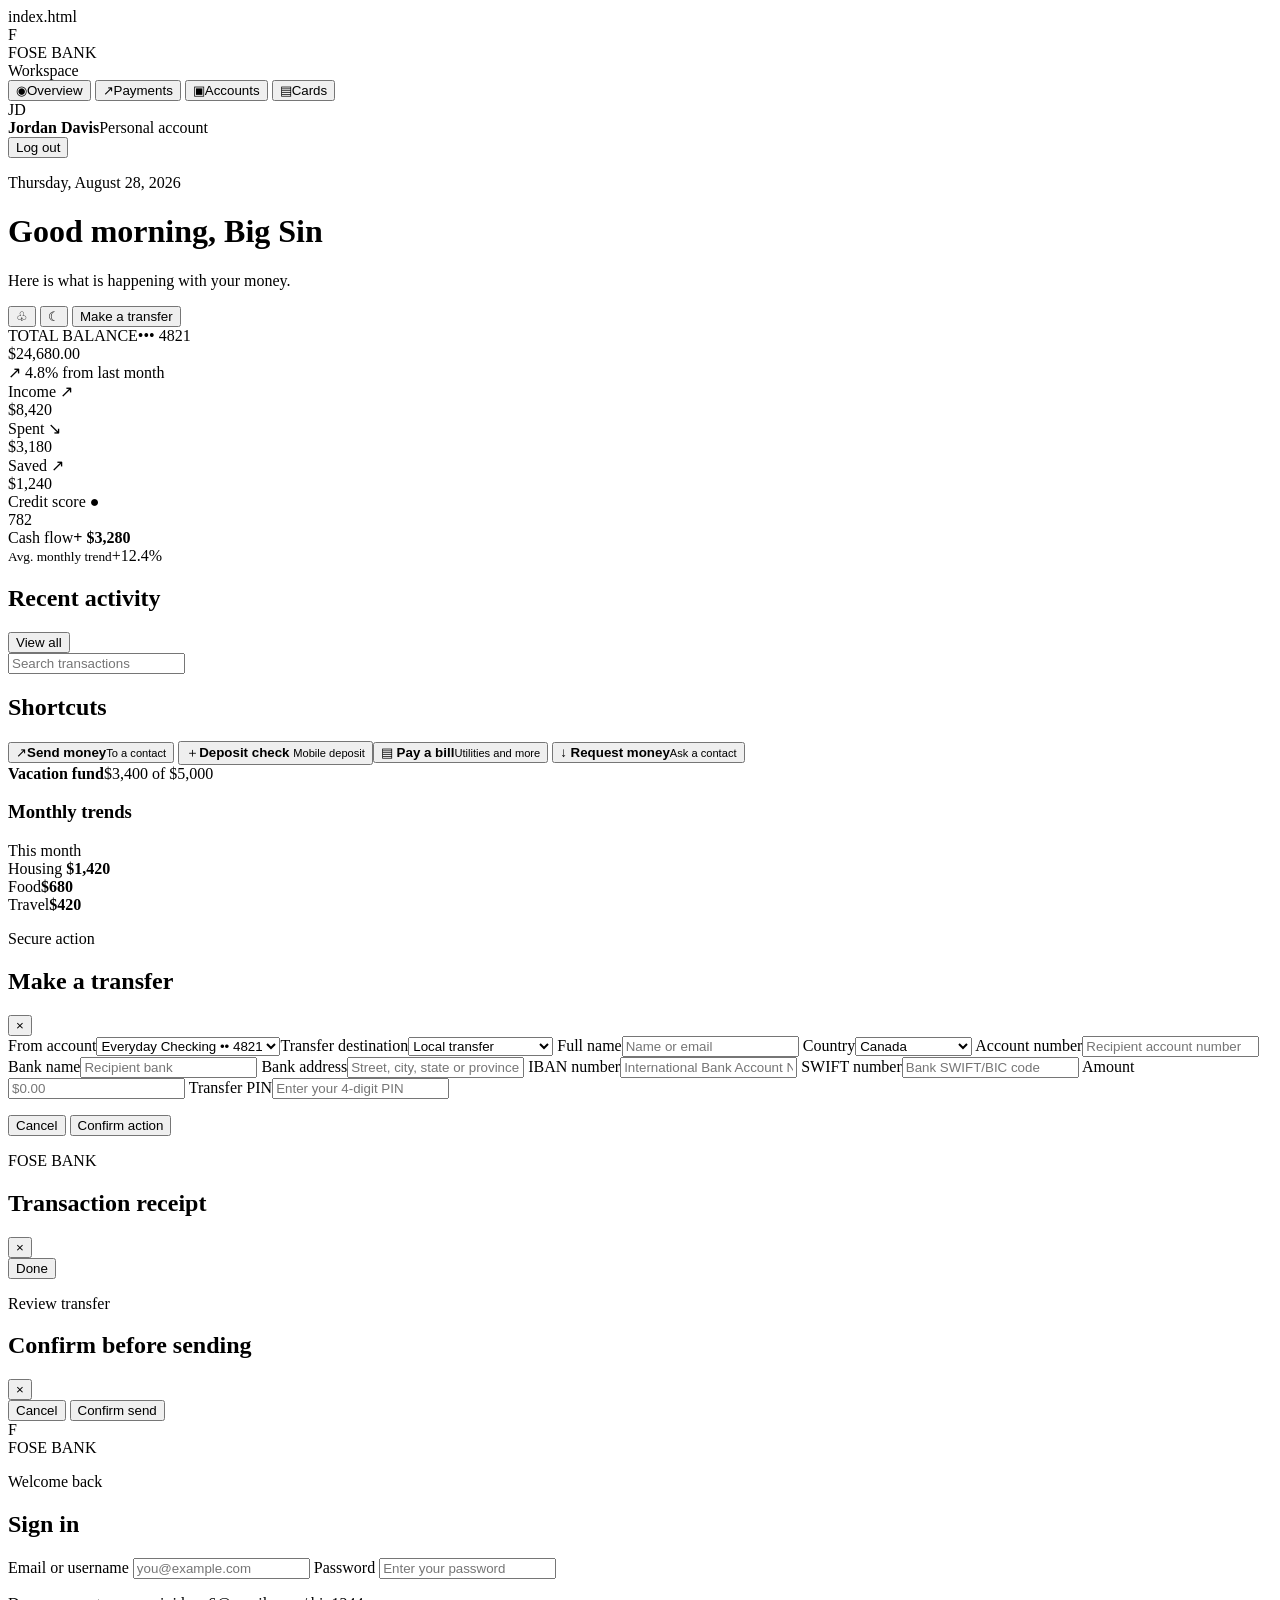
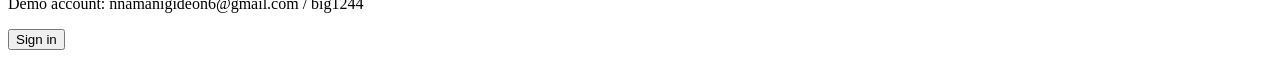
==== index.html @ b683c94a "Add initial HTML structure for Northstar Bank" ====
index.html

<!doctype html>
<html lang="en">
<head>
  <meta charset="utf-8">
  <meta name="viewport" content="width=device-width, initial-scale=1">
  <title>Northstar Bank</title>
  <link rel="preconnect" href="https://fonts.googleapis.com">
  <link rel="preconnect" href="https://fonts.gstatic.com" crossorigin>
  <link href="https://fonts.googleapis.com/css2?family=DM+Sans:wght@400;500;600;700&family=Space+Grotesk:wght@500;600;700&display=swap" rel="stylesheet">
  <link rel="stylesheet" href="style.css">
</head>
<body>

  <!-- Main authenticated banking workspace. -->
  <div class="app-shell">
    <!-- Sidebar contains branding, navigation, profile, and logout. -->
    <aside>
      <div class="brand"><div class="brand-mark">F</div> FOSE BANK</div>
      <div class="nav-label">Workspace</div>
      <nav>
        <button class="nav-link active" data-view="overview"><span class="icon">◉</span>Overview</button>
        <button class="nav-link" data-view="payments"><span class="icon">↗</span>Payments</button>
        <button class="nav-link" data-view="accounts"><span class="icon">▣</span>Accounts</button>
        <button class="nav-link" data-view="cards"><span class="icon">▤</span>Cards</button>
      </nav>
      <div class="aside-bottom"><div class="profile"><div class="avatar">JD</div>
      <div><strong>Jordan Davis</strong><span>Personal account</span></div></div>
      <button class="logout-btn" id="logout-btn" type="button">Log out</button></div>
    </aside>



    <!-- Main dashboard content and account overview. -->
    <main>
      <!-- Header actions include notifications, theme switching, and transfers. -->
      <header class="topbar">
      <div><p class="eyebrow" id="page-kicker">Thursday, August 28, 2026</p>
      <h1 id="page-title">Good morning, Big Sin</h1><p class="subtle">Here is what is happening with your money.</p></div>
      <div class="top-actions"><button class="icon-btn" title="Notifications">♧</button>
      <button class="icon-btn theme-toggle" id="theme-toggle" title="Toggle dark mode" aria-label="Toggle dark mode">☾</button>
      <button class="primary-btn" id="open-transfer">Make a transfer</button></div></header>
      <!-- Summary cards show balance, account metrics, and cash flow. -->
      <section class="dashboard-grid">
        <div class="balance-card">
        <div class="card-top"><span>TOTAL BALANCE</span><span>••• 4821</span></div>
        <div class="balance" id="total-balance">$24,680.00</div><div class="balance-meta"><span class="positive">↗ 4.8%</span>
        <span>from last month</span></div></div>
        <div class="mini-stats"><div class="stat">
        <div class="stat-label">Income <span class="positive">↗</span></div>
        <div class="stat-value">$8,420</div></div><div class="stat">
        <div class="stat-label">Spent <span style="color:var(--coral)">↘</span></div>
        <div class="stat-value">$3,180</div></div><div class="stat">
        <div class="stat-label">Saved <span style="color:var(--teal)">↗</span></div>
        <div class="stat-value">$1,240</div></div><div class="stat">
        <div class="stat-label">Credit score <span>●</span></div>
        <div class="stat-value">782</div></div></div>
        <div class="insight-card">
        <div class="insight-header"><span>Cash flow</span><strong>+ $3,280</strong></div>
        <div class="sparkline" aria-hidden="true"><span style="height:20%"></span>
        <span style="height:35%"></span><span style="height:42%"></span><span style="height:58%"></span>
        <span style="height:62%"></span><span style="height:78%"></span><span style="height:96%"></span></div>
        <div class="insight-footer"><small>Avg. monthly trend</small><span class="positive">+12.4%</span></div>
        </div>
      </section>




      <!-- Activity history and common banking shortcuts. -->

      <section class="content-grid">
        <div class="panel"><div class="panel-head"><h2>Recent activity</h2>
        <button id="all-activity">View all</button></div><div class="filter-row">
        <input id="search" type="search" placeholder="Search transactions"></div><div id="transactions">
        </div></div>
        <div class="panel"><div class="panel-head"><h2>Shortcuts</h2></div>
        <div class="quick-actions"><button class="quick" data-action="transfer">
        <span class="quick-icon">↗</span><strong>Send money</strong><small>To a contact</small></button>
        <button class="quick" data-action="deposit"><span class="quick-icon">＋</span><strong>Deposit check</strong>
        <small>Mobile deposit</small></button><button class="quick" data-action="pay"><span class="quick-icon">▤</span>
        <strong>Pay a bill</strong><small>Utilities and more</small></button>
        <button class="quick" data-action="request"><span class="quick-icon">↓</span>
        <strong>Request money</strong><small>Ask a contact</small></button></div>
        <div class="progress-row"><div class="progress-title">
        <strong>Vacation fund</strong><span>$3,400 of $5,000</span></div>
        <div class="progress"><i></i></div></div><div class="category-panel">
        <div class="panel-head compact"><h3>Monthly trends</h3>
        <span class="tag">This month</span></div><div class="category-list">
        <div class="category-item"><div class="category-row"><span>Housing</span>
        <strong>$1,420</strong></div><div class="meter"><i style="width: 78%">
        </i></div></div><div class="category-item">
        <div class="category-row"><span>Food</span><strong>$680</strong></div>
        <div class="meter"><i style="width: 48%"></i></div></div>
        <div class="category-item"><div class="category-row">
        <span>Travel</span><strong>$420</strong></div>
        <div class="meter"><i style="width: 36%"></i>
        </div>
      </div>
    </div>
  </div>
</div>

</section>
</main>
</div>



  <!-- Shared action modal for transfers, deposits, payments, and requests. -->


  <div class="modal-backdrop" id="modal-backdrop">
  <div class="modal"><div class="modal-head"><div>
  <p class="eyebrow">Secure action</p><h2 id="modal-title">Make a transfer</h2></div>
  <button id="close-modal" aria-label="Close">×</button></div>
  <form id="action-form"><label>From account<select id="from-account"><option>Everyday Checking •• 4821</option>
  <option>Savings •• 1098</option></select></label><label class="transfer-only">Transfer destination<select id="transfer-type">
  <option value="local">Local transfer</option><option value="international">International transfer</option></select></label>
  <label id="recipient-label">Full name<input id="recipient" required placeholder="Name or email"></label>
  <label class="international-field" id="country-field">Country<select id="country"><option value="Canada">Canada</option>
  <option value="United Kingdom">United Kingdom</option><option value="Australia">Australia</option>
  <option value="Germany">Germany</option><option value="Japan">Japan</option></select></label>
  <label class="local-field" id="account-number-field">Account number<input id="account-number" placeholder="Recipient account number"></label>
  <label class="local-field" id="bank-name-field">Bank name<input id="bank-name" placeholder="Recipient bank"></label>
  <label class="international-bank-field">Bank address<input id="bank-address" placeholder="Street, city, state or province"></label>
  <label class="international-bank-field">IBAN number<input id="iban" placeholder="International Bank Account Number"></label>
  <label class="international-bank-field">SWIFT number<input id="swift" placeholder="Bank SWIFT/BIC code"></label>
  <label>Amount<input id="amount" type="number" min="1" step="0.01" required placeholder="$0.00"></label>
  <label class="transfer-only">Transfer PIN<input id="transfer-pin" type="password" inputmode="numeric" maxlength="4" pattern="[0-9]{4}" placeholder="Enter your 4-digit PIN" autocomplete="off"></label>
  <p class="form-error" id="transfer-error" role="alert"></p>
  <div class="form-actions"><button type="button" class="ghost-btn" id="cancel-modal">Cancel</button>
  <button class="primary-btn" type="submit">Confirm action</button></div></form>
  </div>
</div>
  <!-- Receipt modal displays details for a selected transaction. -->


  <div class="modal-backdrop" id="receipt-backdrop"><div class="modal"><div class="modal-head">
  <div><p class="eyebrow">FOSE BANK</p><h2>Transaction receipt</h2></div><button id="close-receipt" aria-label="Close">×</button></div>
  <div id="receipt-content"></div><div class="form-actions">
  <button type="button" class="primary-btn" id="done-receipt">Done</button>
</div>
</div>
</div>


  <!-- Confirmation modal prevents accidental transfer submission. -->


  <div class="modal-backdrop" id="confirm-backdrop"><div class="modal"><div class="modal-head">
  <div><p class="eyebrow">Review transfer</p><h2>Confirm before sending</h2></div>
  <button id="close-confirm" aria-label="Close">×</button></div><div id="confirm-content"></div>
  <div class="form-actions"><button type="button" class="ghost-btn" id="cancel-confirm">Cancel</button>
  <button type="button" class="primary-btn" id="confirm-send">Confirm send</button></div></div></div>
  <div class="toast" id="toast"></div>
  


	<!-- Standalone authentication screen for the demo bank account. -->
	<main class="auth-page">
		<!-- Login card keeps the form focused and centered on every screen size. -->
		<section class="auth-card" aria-labelledby="login-title">
			<!-- Brand identity shared with the dashboard. -->
			<div class="auth-brand">
				<div class="brand-mark">F</div>
				<span>FOSE BANK</span>
			</div>

			<!-- Introductory heading for the sign-in form. -->
			<div class="auth-header">
				<p class="eyebrow">Welcome back</p>
				<h1 id="login-title">Sign in</h1>
			</div>

			<!-- JavaScript validates this form and redirects to the dashboard. -->
			<form id="login-form" class="login-form">
				<label for="login-email">Email or username
					<input id="login-email" name="email" type="text" autocomplete="username" placeholder="you@example.com" required>
				</label>

				<label for="login-password">Password
					<input id="login-password" name="password" type="password" autocomplete="current-password" placeholder="Enter your password" required>
				</label>

				<!-- Credentials are displayed because this is a front-end demo only. -->
				<p class="demo-credentials">Demo account: nnamanigideon6@gmail.com / big1244</p>

				<button type="submit" class="primary-btn login-submit">Sign in</button>
			</form>
		</section>
	</main>

	<!-- The shared script also contains page-aware dashboard and auth logic. -->
	<script src="script.js?v=2"></script>
</body>
</html>

  
  <!-- Shared dashboard behavior and state management. -->
  <script src="script.js?v=4"></script>
</body>
</html>
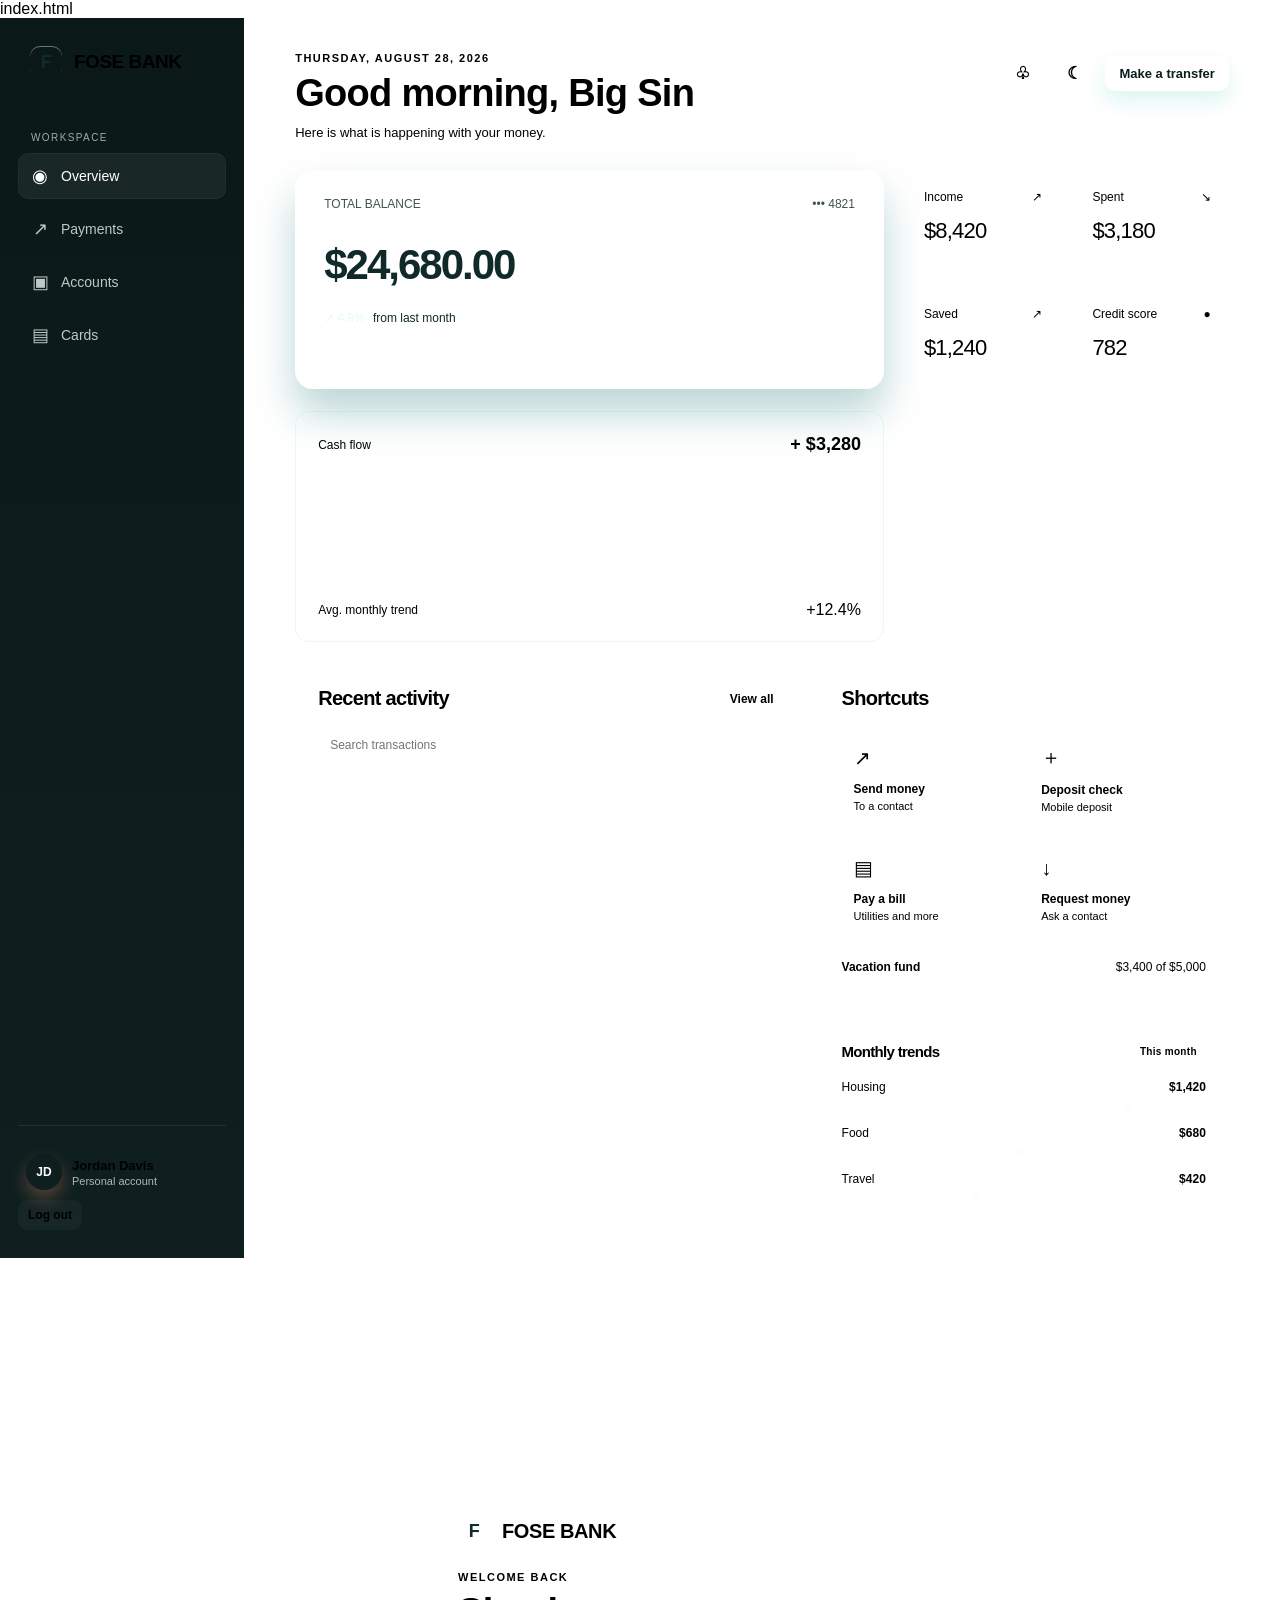
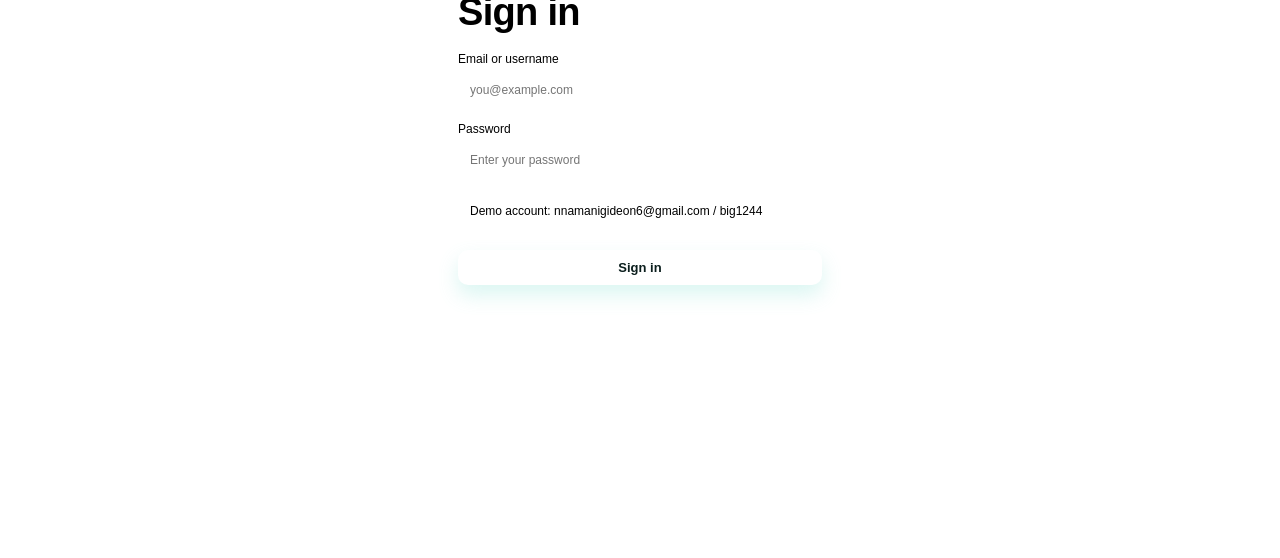
==== commit 8e38068d: "Change stylesheet link to 'style bank.css'" ====
--- a/index.html
+++ b/index.html
@@ -9,7 +9,7 @@
   <link rel="preconnect" href="https://fonts.googleapis.com">
   <link rel="preconnect" href="https://fonts.gstatic.com" crossorigin>
   <link href="https://fonts.googleapis.com/css2?family=DM+Sans:wght@400;500;600;700&family=Space+Grotesk:wght@500;600;700&display=swap" rel="stylesheet">
-  <link rel="stylesheet" href="style.css">
+  <link rel="stylesheet" href="style bank.css">
 </head>
 <body>
 
--- a/style bank.css
+++ b/style bank.css
@@ -0,0 +1,1115 @@
+style bank.css
+
+/* Global colors, spacing effects, and theme tokens. */
+:root {
+    --bg: #061312;
+    --bg-soft: #0b1717;
+    --bg-strong: #0f2020;
+    --panel: rgba(12, 27, 27, 0.92);
+    --panel-strong: rgba(15, 31, 31, 0.98);
+    --panel-alt: #0d1c1b;
+    --white: #f7fbfa;
+    --ink: #edf9f7;
+    --muted: #9bb7b0;
+    --line: rgba(143, 202, 193, 0.15);
+    --teal: #69d8ca;
+    --teal-strong: #4cccba;
+    --teal-deep: #0f4f4b;
+    --teal-soft: rgba(105, 216, 202, 0.12);
+    --mint: rgba(105, 216, 202, 0.14);
+    --coral: #ff9a7b;
+    --coral-soft: rgba(255, 154, 123, 0.12);
+    --yellow: #f6d06b;
+    --shadow: 0 24px 60px rgba(2, 9, 9, 0.45);
+    --shadow-soft: 0 14px 30px rgba(2, 9, 9, 0.24);
+    --success: #9be7c4;
+    --danger: #ffb29b;
+}
+
+/* Light theme overrides the default dark palette. */
+body[data-theme="light"] {
+    --bg: #eef5f3;
+    --bg-soft: #f7faf8;
+    --bg-strong: #edf3f0;
+    --panel: rgba(255, 255, 255, 0.9);
+    --panel-strong: #ffffff;
+    --panel-alt: #f2f7f5;
+    --white: #ffffff;
+    --ink: #142427;
+    --muted: #5f7072;
+    --line: rgba(22, 58, 58, 0.09);
+    --teal: #0d8d86;
+    --teal-strong: #0b716d;
+    --teal-deep: #0b4f4d;
+    --teal-soft: rgba(13, 141, 134, 0.09);
+    --mint: #dff7f1;
+    --coral: #eb7253;
+    --coral-soft: #fff1eb;
+    --yellow: #f0c75e;
+    --shadow: 0 18px 45px rgba(24, 53, 52, 0.08);
+    --shadow-soft: 0 12px 26px rgba(24, 53, 52, 0.06);
+    --success: #18a878;
+    --danger: #dc6d4a;
+}
+
+/* Consistent sizing and base document behavior. */
+* { box-sizing: border-box; }
+
+  html {
+    scroll-behavior: smooth;
+  }
+
+/* Shared page background and typography. */
+body {
+    margin: 0;
+    min-height: 100vh;
+    color: var(--ink);
+    background:
+      radial-gradient(circle at top left, rgba(105, 216, 202, 0.12), transparent 18%),
+      linear-gradient(180deg, var(--bg) 0%, var(--bg-soft) 100%);
+    font-family: 'DM Sans', sans-serif;
+    transition: background 0.25s ease, color 0.25s ease;
+}
+
+body[data-theme="light"] {
+    background:
+      radial-gradient(circle at top right, rgba(13, 141, 134, 0.09), transparent 22%),
+      linear-gradient(180deg, #edf5f3 0%, #e8f1ef 100%);
+}
+
+  button, input, select {
+    font: inherit;
+  }
+
+  button {
+    cursor: pointer;
+  }
+
+  /* Dashboard shell and sidebar layout. */
+  .app-shell {
+    display: grid;
+    grid-template-columns: 244px 1fr;
+    min-height: 100vh;
+  }
+
+  /* Navigation sidebar. */
+  aside {
+    display: flex;
+    flex-direction: column;
+    padding: 28px 18px;
+    background: linear-gradient(180deg, #0a1818 0%, #0f1f1f 100%);
+    border-right: 1px solid var(--line);
+    color: var(--white);
+  }
+
+  body[data-theme="light"] aside {
+    background: linear-gradient(180deg, #0c2d2e 0%, #0d3d3b 100%);
+  }
+
+  .brand {
+    display: flex;
+    align-items: center;
+    gap: 12px;
+    margin: 0 0 54px;
+    padding: 0 12px;
+    font-family: 'Space Grotesk', sans-serif;
+    font-size: 19px;
+    font-weight: 700;
+    letter-spacing: -0.5px;
+  }
+
+  .brand-mark {
+    display: grid;
+    place-items: center;
+    width: 32px;
+    height: 32px;
+    border-radius: 10px;
+    background: linear-gradient(135deg, var(--yellow), #ffef9e);
+    box-shadow: inset 0 1px 0 rgba(255, 255, 255, 0.4);
+    color: #122b2a;
+    font-size: 18px;
+  }
+
+  .nav-label {
+    margin: 0 0 10px;
+    padding: 0 13px;
+    color: rgba(228, 242, 240, 0.68);
+    font-size: 10px;
+    letter-spacing: 1.4px;
+    text-transform: uppercase;
+  }
+
+  nav {
+    display: grid;
+    gap: 7px;
+  }
+
+  .nav-link {
+    display: flex;
+    align-items: center;
+    gap: 12px;
+    width: 100%;
+    border: 0;
+    border-radius: 10px;
+    padding: 12px 13px;
+    background: transparent;
+    color: rgba(232, 245, 242, 0.8);
+    text-align: left;
+    font-size: 14px;
+    transition: all 0.2s ease;
+  }
+
+  .nav-link:hover,
+  .nav-link.active {
+    background: rgba(255, 255, 255, 0.06);
+    color: #ffffff;
+    box-shadow: inset 0 0 0 1px rgba(255,255,255,0.04);
+  }
+
+  .nav-link .icon {
+    width: 18px;
+    text-align: center;
+    font-size: 18px;
+  }
+
+  .aside-bottom {
+    margin-top: auto;
+    padding-top: 18px;
+    border-top: 1px solid rgba(255,255,255,0.08);
+  }
+
+  .profile {
+    display: flex;
+    align-items: center;
+    gap: 10px;
+    padding: 10px 8px;
+  }
+
+  .profile-row {
+    display: flex;
+    align-items: center;
+    justify-content: space-between;
+    gap: 10px;
+  }
+
+  .logout-btn {
+    border: 1px solid var(--line);
+    border-radius: 9px;
+    background: rgba(255, 255, 255, 0.03);
+    color: var(--ink);
+    padding: 8px 10px;
+    font-size: 12px;
+    font-weight: 600;
+    transition: background 0.2s ease, border-color 0.2s ease;
+  }
+
+  .logout-btn:hover {
+    background: rgba(255, 255, 255, 0.06);
+    border-color: rgba(255, 255, 255, 0.11);
+  }
+
+  .avatar {
+    display: grid;
+    place-items: center;
+    width: 36px;
+    height: 36px;
+    border-radius: 50%;
+    background: linear-gradient(135deg, var(--coral), #ffb79b);
+    color: white;
+    font-size: 12px;
+    font-weight: 700;
+    box-shadow: 0 8px 18px rgba(255, 154, 123, 0.3);
+  }
+
+  .profile strong {
+    display: block;
+    font-size: 13px;
+  }
+
+  .profile span {
+    display: block;
+    margin-top: 2px;
+    color: rgba(232, 245, 242, 0.72);
+    font-size: 11px;
+  }
+
+  /* Main content width and responsive page padding. */
+  main {
+    width: 100%;
+    max-width: 1500px;
+    margin: 0 auto;
+    padding: 34px clamp(22px, 4vw, 62px);
+  }
+
+  /* Dashboard heading and primary controls. */
+  .topbar {
+    display: flex;
+    justify-content: space-between;
+    align-items: flex-start;
+    gap: 18px;
+    margin-bottom: 30px;
+  }
+
+  .eyebrow {
+    margin: 0 0 8px;
+    color: var(--teal);
+    font-size: 11px;
+    font-weight: 700;
+    letter-spacing: 1.5px;
+    text-transform: uppercase;
+  }
+
+  h1, h2, h3 {
+    margin: 0;
+    font-family: 'Space Grotesk', sans-serif;
+    letter-spacing: -0.7px;
+  }
+
+  h1 {
+    font-size: clamp(28px, 3vw, 38px);
+  }
+
+  h2 {
+    font-size: 20px;
+  }
+
+  h3 {
+    font-size: 16px;
+  }
+
+  .subtle {
+    margin: 10px 0 0;
+    color: var(--muted);
+    font-size: 13px;
+  }
+
+  .top-actions {
+    display: flex;
+    align-items: center;
+    gap: 10px;
+  }
+
+  .icon-btn,
+  .primary-btn,
+  .ghost-btn {
+    border-radius: 10px;
+    border: 1px solid var(--line);
+    padding: 10px 14px;
+    background: var(--panel);
+    color: var(--ink);
+    font-size: 13px;
+    font-weight: 600;
+    transition: all 0.2s ease;
+  }
+
+  .icon-btn {
+    display: inline-grid;
+    place-items: center;
+    width: 42px;
+    height: 42px;
+    padding: 0;
+    font-size: 17px;
+    background: var(--panel-strong);
+    box-shadow: var(--shadow-soft);
+  }
+
+  .primary-btn {
+    border-color: transparent;
+    background: linear-gradient(135deg, var(--teal), var(--teal-strong));
+    color: #0b1e1d;
+    box-shadow: 0 10px 20px rgba(105, 216, 202, 0.24);
+  }
+
+  .primary-btn:hover {
+    transform: translateY(-1px);
+    box-shadow: 0 18px 28px rgba(105, 216, 202, 0.22);
+  }
+
+  .ghost-btn:hover,
+  .icon-btn:hover {
+    border-color: rgba(105, 216, 202, 0.4);
+    color: var(--teal);
+    transform: translateY(-1px);
+  }
+
+  /* Balance, statistics, and cash-flow summary layout. */
+  .dashboard-grid {
+    display: grid;
+    grid-template-columns: minmax(0, 1.55fr) minmax(280px, .85fr);
+    gap: 22px;
+  }
+
+  .balance-card {
+    position: relative;
+    overflow: hidden;
+    min-height: 219px;
+    padding: 27px 29px;
+    border-radius: 18px;
+    background: linear-gradient(135deg, var(--teal) 0%, var(--teal-strong) 100%);
+    color: #102a29;
+    box-shadow: 0 24px 40px rgba(16, 108, 107, 0.28);
+  }
+
+  .balance-card::after {
+    content: '';
+    position: absolute;
+    right: -70px;
+    bottom: -112px;
+    width: 230px;
+    height: 230px;
+    border: 1px solid rgba(255,255,255,0.25);
+    border-radius: 50%;
+    box-shadow: 0 0 0 22px rgba(255,255,255,0.04), 0 0 0 48px rgba(255,255,255,0.025);
+  }
+
+  .card-top,
+  .balance,
+  .balance-meta {
+    position: relative;
+    z-index: 1;
+  }
+
+  .card-top {
+    display: flex;
+    align-items: center;
+    justify-content: space-between;
+  }
+
+  .card-top span {
+    font-size: 12px;
+    opacity: 0.8;
+  }
+
+  .balance {
+    margin: 30px 0 22px;
+    font-family: 'Space Grotesk', sans-serif;
+    font-size: 42px;
+    font-weight: 600;
+    letter-spacing: -2px;
+  }
+
+  .balance-meta {
+    display: flex;
+    align-items: center;
+    gap: 8px;
+    font-size: 12px;
+  }
+
+  .positive {
+    color: var(--success);
+  }
+
+  .balance-card .positive {
+    color: #dffef1;
+  }
+
+  .mini-stats {
+    display: grid;
+    grid-template-columns: repeat(2, minmax(0, 1fr));
+    gap: 14px;
+  }
+
+  .stat,
+  .panel {
+    background: var(--panel-strong);
+    border: 1px solid var(--line);
+    border-radius: 14px;
+    box-shadow: var(--shadow-soft);
+  }
+
+  .stat {
+    min-height: 99px;
+    padding: 20px 18px;
+  }
+
+  .stat-label {
+    display: flex;
+    justify-content: space-between;
+    align-items: center;
+    color: var(--muted);
+    font-size: 12px;
+  }
+
+  .stat-value {
+    margin-top: 14px;
+    font-family: 'Space Grotesk', sans-serif;
+    font-size: 22px;
+    letter-spacing: -0.8px;
+  }
+
+  /* Activity list and shortcut panels. */
+  .content-grid {
+    display: grid;
+    grid-template-columns: minmax(0, 1.1fr) minmax(290px, .9fr);
+    gap: 22px;
+    margin-top: 22px;
+  }
+
+  .panel {
+    padding: 23px;
+  }
+
+  .panel-head {
+    display: flex;
+    align-items: center;
+    justify-content: space-between;
+    gap: 12px;
+    margin-bottom: 18px;
+  }
+
+  .panel-head button {
+    padding: 0;
+    border: 0;
+    background: transparent;
+    color: var(--teal);
+    font-size: 12px;
+    font-weight: 700;
+  }
+
+  .filter-row {
+    display: flex;
+    gap: 8px;
+    margin-bottom: 14px;
+  }
+
+  .filter-row input {
+    flex: 1;
+    border: 1px solid var(--line);
+    border-radius: 10px;
+    background: rgba(255,255,255,0.02);
+    padding: 10px 12px;
+    color: var(--ink);
+    outline: none;
+    font-size: 12px;
+    transition: border-color 0.2s ease, box-shadow 0.2s ease;
+  }
+
+  .filter-row input:focus,
+  input:focus,
+  select:focus {
+    border-color: rgba(105, 216, 202, 0.8);
+    box-shadow: 0 0 0 4px rgba(105, 216, 202, 0.08);
+    outline: none;
+  }
+
+  /* Individual transaction row styling and hover feedback. */
+  .transaction {
+    display: flex;
+    align-items: center;
+    justify-content: space-between;
+    gap: 12px;
+    padding: 14px 0;
+    border-top: 1px solid var(--line);
+    cursor: pointer;
+    transition: background 0.2s ease, transform 0.2s ease;
+  }
+
+  .transaction:hover {
+    background: rgba(255,255,255,0.01);
+  }
+
+  .transaction:hover .tx-name {
+    color: var(--teal);
+  }
+
+  .tx-main {
+    display: flex;
+    align-items: center;
+    gap: 12px;
+    min-width: 0;
+  }
+
+  .tx-icon {
+    display: grid;
+    place-items: center;
+    width: 38px;
+    height: 38px;
+    flex: none;
+    border-radius: 11px;
+    font-size: 14px;
+    font-weight: 700;
+  }
+
+  .tx-icon.green { background: var(--mint); color: #0a4f4b; }
+  .tx-icon.orange { background: var(--coral-soft); color: #924d38; }
+  .tx-icon.blue { background: rgba(112, 164, 255, 0.12); color: #4f7add; }
+  .tx-icon.pink { background: rgba(255, 168, 196, 0.12); color: #b95774; }
+
+  .tx-name {
+    font-size: 13px;
+    font-weight: 600;
+    white-space: nowrap;
+    overflow: hidden;
+    text-overflow: ellipsis;
+  }
+
+  .tx-date {
+    margin-top: 4px;
+    color: var(--muted);
+    font-size: 11px;
+  }
+
+  .tx-amount {
+    margin-left: 12px;
+    font-size: 13px;
+    font-weight: 700;
+    white-space: nowrap;
+  }
+
+  .quick-actions {
+    display: grid;
+    grid-template-columns: repeat(2, minmax(0, 1fr));
+    gap: 11px;
+  }
+
+  .quick {
+    border: 1px solid var(--line);
+    border-radius: 12px;
+    background: rgba(255,255,255,0.02);
+    padding: 16px 12px;
+    text-align: left;
+    color: var(--ink);
+    transition: transform 0.2s ease, border-color 0.2s ease, box-shadow 0.2s ease;
+  }
+
+  .quick:hover {
+    border-color: rgba(105, 216, 202, 0.5);
+    transform: translateY(-2px);
+    box-shadow: var(--shadow-soft);
+  }
+
+  .quick-icon {
+    display: block;
+    margin-bottom: 12px;
+    font-size: 20px;
+  }
+
+  .quick strong {
+    display: block;
+    font-size: 12px;
+  }
+
+  .quick small {
+    display: block;
+    margin-top: 4px;
+    color: var(--muted);
+    font-size: 11px;
+  }
+
+  .progress-row {
+    margin-top: 22px;
+  }
+
+  .progress-title {
+    display: flex;
+    justify-content: space-between;
+    align-items: center;
+    margin-bottom: 8px;
+    font-size: 12px;
+  }
+
+  .progress-title span {
+    color: var(--muted);
+  }
+
+  .progress {
+    height: 8px;
+    border-radius: 999px;
+    background: rgba(255,255,255,0.04);
+    overflow: hidden;
+  }
+
+  .progress i {
+    display: block;
+    width: 68%;
+    height: 100%;
+    border-radius: inherit;
+    background: linear-gradient(90deg, var(--coral), #ffb697);
+  }
+
+  .empty {
+    padding: 28px 0 8px;
+    text-align: center;
+    color: var(--muted);
+    font-size: 13px;
+  }
+
+  .category-panel {
+    margin-top: 26px;
+    padding-top: 22px;
+    border-top: 1px solid var(--line);
+  }
+
+  .panel-head.compact {
+    margin-bottom: 16px;
+  }
+
+  .panel-head.compact h3 {
+    font-size: 15px;
+  }
+
+  .tag {
+    display: inline-flex;
+    align-items: center;
+    min-height: 26px;
+    padding: 0 9px;
+    border: 1px solid var(--line);
+    border-radius: 999px;
+    background: var(--teal-soft);
+    color: var(--teal);
+    font-size: 10px;
+    font-weight: 700;
+    letter-spacing: 0.3px;
+  }
+
+  .category-list {
+    display: grid;
+    gap: 17px;
+  }
+
+  .category-item {
+    display: grid;
+    gap: 8px;
+  }
+
+  .category-row {
+    display: flex;
+    align-items: center;
+    justify-content: space-between;
+    gap: 12px;
+    color: var(--muted);
+    font-size: 12px;
+  }
+
+  .category-row strong {
+    color: var(--ink);
+    font-size: 12px;
+    font-weight: 700;
+  }
+
+  .meter {
+    height: 7px;
+    overflow: hidden;
+    border-radius: 999px;
+    background: var(--teal-soft);
+  }
+
+  .meter i {
+    display: block;
+    height: 100%;
+    border-radius: inherit;
+    background: linear-gradient(90deg, var(--teal-strong), var(--teal));
+    box-shadow: 0 0 12px rgba(105, 216, 202, 0.2);
+  }
+
+  .insight-card {
+    position: relative;
+    overflow: hidden;
+    min-height: 219px;
+    padding: 22px;
+    border: 1px solid rgba(105, 216, 202, 0.16);
+    border-radius: 14px;
+    background:
+      linear-gradient(145deg, rgba(20, 62, 60, 0.9), rgba(11, 29, 29, 0.98)),
+      var(--panel-strong);
+    color: var(--white);
+    box-shadow: var(--shadow-soft);
+  }
+
+  body[data-theme="light"] .insight-card {
+    background: linear-gradient(145deg, #d8f2ec, #f7fbfa);
+    color: var(--ink);
+  }
+
+  .insight-header,
+  .insight-footer {
+    display: flex;
+    align-items: center;
+    justify-content: space-between;
+    gap: 12px;
+  }
+
+  .insight-header span,
+  .insight-footer small {
+    color: var(--muted);
+    font-size: 12px;
+  }
+
+  .insight-header strong {
+    color: var(--success);
+    font-size: 18px;
+  }
+
+  .sparkline {
+    display: flex;
+    align-items: end;
+    gap: 8px;
+    height: 112px;
+    margin: 18px 0 16px;
+    padding: 0 3px;
+    border-bottom: 1px solid var(--line);
+  }
+
+  .sparkline span {
+    display: block;
+    flex: 1;
+    min-width: 8px;
+    border-radius: 5px 5px 0 0;
+    background: linear-gradient(180deg, var(--teal), rgba(105, 216, 202, 0.35));
+    opacity: 0.9;
+  }
+
+  /* Modal overlays and dialog surfaces. */
+  .modal-backdrop {
+    position: fixed;
+    inset: 0;
+    display: none;
+    align-items: center;
+    justify-content: center;
+    padding: 20px;
+    background: rgba(4, 12, 12, 0.54);
+    z-index: 20;
+  }
+
+  .modal-backdrop.open {
+    display: flex;
+  }
+
+  .modal {
+    width: min(440px, 100%);
+    max-height: calc(100dvh - 40px);
+    overflow-y: auto;
+    padding: 26px;
+    border: 1px solid var(--line);
+    border-radius: 18px;
+    background: var(--panel-strong);
+    box-shadow: var(--shadow);
+  }
+
+  .modal-head {
+    display: flex;
+    align-items: flex-start;
+    justify-content: space-between;
+    gap: 16px;
+    margin-bottom: 18px;
+  }
+
+  .modal-head button {
+    border: 0;
+    background: transparent;
+    color: var(--muted);
+    font-size: 22px;
+  }
+
+  .receipt-details,
+  .confirm-summary {
+    display: grid;
+    gap: 0;
+    border-top: 1px solid var(--line);
+    margin-top: 4px;
+  }
+
+  .receipt-row,
+  .confirm-row {
+    display: flex;
+    align-items: center;
+    justify-content: space-between;
+    gap: 18px;
+    padding: 13px 0;
+    border-bottom: 1px solid var(--line);
+    font-size: 13px;
+  }
+
+  .receipt-row span,
+  .confirm-row span {
+    color: var(--muted);
+  }
+
+  .receipt-total {
+    margin-bottom: 18px;
+    font-family: 'Space Grotesk', sans-serif;
+    font-size: 28px;
+    font-weight: 600;
+    letter-spacing: -1px;
+  }
+
+  .receipt-status {
+    color: var(--teal);
+    font-weight: 700;
+  }
+
+  .confirm-amount {
+    margin: 4px 0 18px;
+    font-family: 'Space Grotesk', sans-serif;
+    font-size: 28px;
+    font-weight: 600;
+    letter-spacing: -1px;
+  }
+
+  /* Shared form controls used by dashboard actions. */
+  form {
+    display: grid;
+    gap: 14px;
+  }
+
+  label {
+    display: grid;
+    gap: 6px;
+    color: var(--muted);
+    font-size: 12px;
+  }
+
+  .local-field,
+  .international-field,
+  .international-bank-field {
+    display: none;
+  }
+
+  .local-field.visible,
+  .international-field.visible,
+  .international-bank-field.visible {
+    display: grid;
+  }
+
+  input,
+  select {
+    border: 1px solid var(--line);
+    border-radius: 9px;
+    background: rgba(255,255,255,0.02);
+    padding: 11px 12px;
+    color: var(--ink);
+    outline: none;
+    transition: border-color 0.2s ease, box-shadow 0.2s ease;
+  }
+
+  .field-note {
+    margin-top: -2px;
+    color: var(--muted);
+    font-size: 11px;
+    line-height: 1.35;
+  }
+
+  .form-error {
+    min-height: 18px;
+    margin: 0;
+    color: var(--danger);
+    font-size: 12px;
+    line-height: 1.4;
+  }
+
+  .form-actions {
+    display: flex;
+    justify-content: flex-end;
+    gap: 9px;
+    margin-top: 8px;
+    padding-top: 12px;
+    position: sticky;
+    bottom: 0;
+    background: var(--panel-strong);
+  }
+
+  /* Standalone login page layout. */
+  .auth-page {
+    min-height: 100vh;
+    display: grid;
+    place-items: center;
+    padding: 24px;
+  }
+
+  .auth-card {
+    width: min(420px, 100%);
+    padding: 32px 28px;
+    border: 1px solid var(--line);
+    border-radius: 20px;
+    background: var(--panel-strong);
+    box-shadow: var(--shadow);
+  }
+
+  .auth-brand {
+    display: flex;
+    align-items: center;
+    gap: 12px;
+    margin-bottom: 24px;
+    font-family: 'Space Grotesk', sans-serif;
+    font-size: 20px;
+    font-weight: 700;
+    letter-spacing: -0.4px;
+  }
+
+  .auth-header {
+    margin-bottom: 18px;
+  }
+
+  .auth-header h2 {
+    font-size: 28px;
+  }
+
+  .login-form {
+    display: grid;
+    gap: 14px;
+  }
+
+  .login-form label {
+    display: grid;
+    gap: 6px;
+    color: var(--muted);
+    font-size: 12px;
+  }
+
+  .demo-credentials {
+    margin: 0;
+    padding: 10px 12px;
+    border: 1px solid var(--line);
+    border-radius: 10px;
+    background: var(--teal-soft);
+    color: var(--ink);
+    font-size: 12px;
+    line-height: 1.5;
+  }
+
+  .login-meta {
+    display: flex;
+    align-items: center;
+    justify-content: space-between;
+    gap: 10px;
+    color: var(--muted);
+    font-size: 12px;
+  }
+
+  .checkbox-row {
+    display: inline-flex;
+    align-items: center;
+    gap: 8px;
+    color: var(--muted);
+  }
+
+  .checkbox-row input {
+    width: 14px;
+    height: 14px;
+    margin: 0;
+  }
+
+  .login-meta a,
+  .auth-footer a {
+    color: var(--teal);
+    text-decoration: none;
+  }
+
+  .login-submit {
+    width: 100%;
+    margin-top: 6px;
+  }
+
+  .auth-footer {
+    margin: 18px 0 0;
+    text-align: center;
+    color: var(--muted);
+    font-size: 12px;
+  }
+
+  /* Temporary success and status message. */
+  .toast {
+    position: fixed;
+    right: 22px;
+    bottom: 22px;
+    z-index: 30;
+    padding: 13px 17px;
+    border-radius: 10px;
+    background: linear-gradient(135deg, #162b2b, var(--bg-strong));
+    color: white;
+    font-size: 13px;
+    box-shadow: 0 22px 30px rgba(0,0,0,0.2);
+    opacity: 0;
+    transform: translateY(10px);
+    pointer-events: none;
+    transition: 0.25s ease;
+  }
+
+  .toast.show {
+    opacity: 1;
+    transform: translateY(0);
+  }
+
+  @keyframes fadeInRow {
+    from {
+      opacity: 0;
+      transform: translateY(8px);
+    }
+
+    to {
+      opacity: 1;
+      transform: translateY(0);
+    }
+  }
+
+  .transaction {
+    animation: fadeInRow 0.25s ease;
+  }
+
+  /* Tablet layout collapses the sidebar into a compact header. */
+  @media (max-width: 850px) {
+    .app-shell {
+      grid-template-columns: 1fr;
+    }
+
+    aside {
+      position: sticky;
+      top: 0;
+      z-index: 5;
+      padding: 15px 18px;
+    }
+
+    .brand {
+      margin: 0;
+    }
+
+    .brand-mark {
+      width: 28px;
+      height: 28px;
+    }
+
+    nav,
+    .nav-label,
+    .aside-bottom {
+      display: none;
+    }
+
+    .topbar {
+      margin-bottom: 24px;
+    }
+
+    main {
+      padding: 25px 18px 40px;
+    }
+  }
+
+  /* Phone layout stacks dashboard panels and simplifies actions. */
+  @media (max-width: 650px) {
+    .dashboard-grid,
+    .content-grid {
+      grid-template-columns: 1fr;
+    }
+
+    .top-actions .primary-btn {
+      padding: 10px;
+      font-size: 0;
+    }
+
+    .top-actions .primary-btn:before {
+      content: '+';
+      font-size: 20px;
+    }
+
+    .balance {
+      font-size: 35px;
+    }
+
+    .panel {
+      padding: 18px;
+    }
+
+    .transaction {
+      padding-left: 6px;
+      padding-right: 6px;
+    }
+  }
